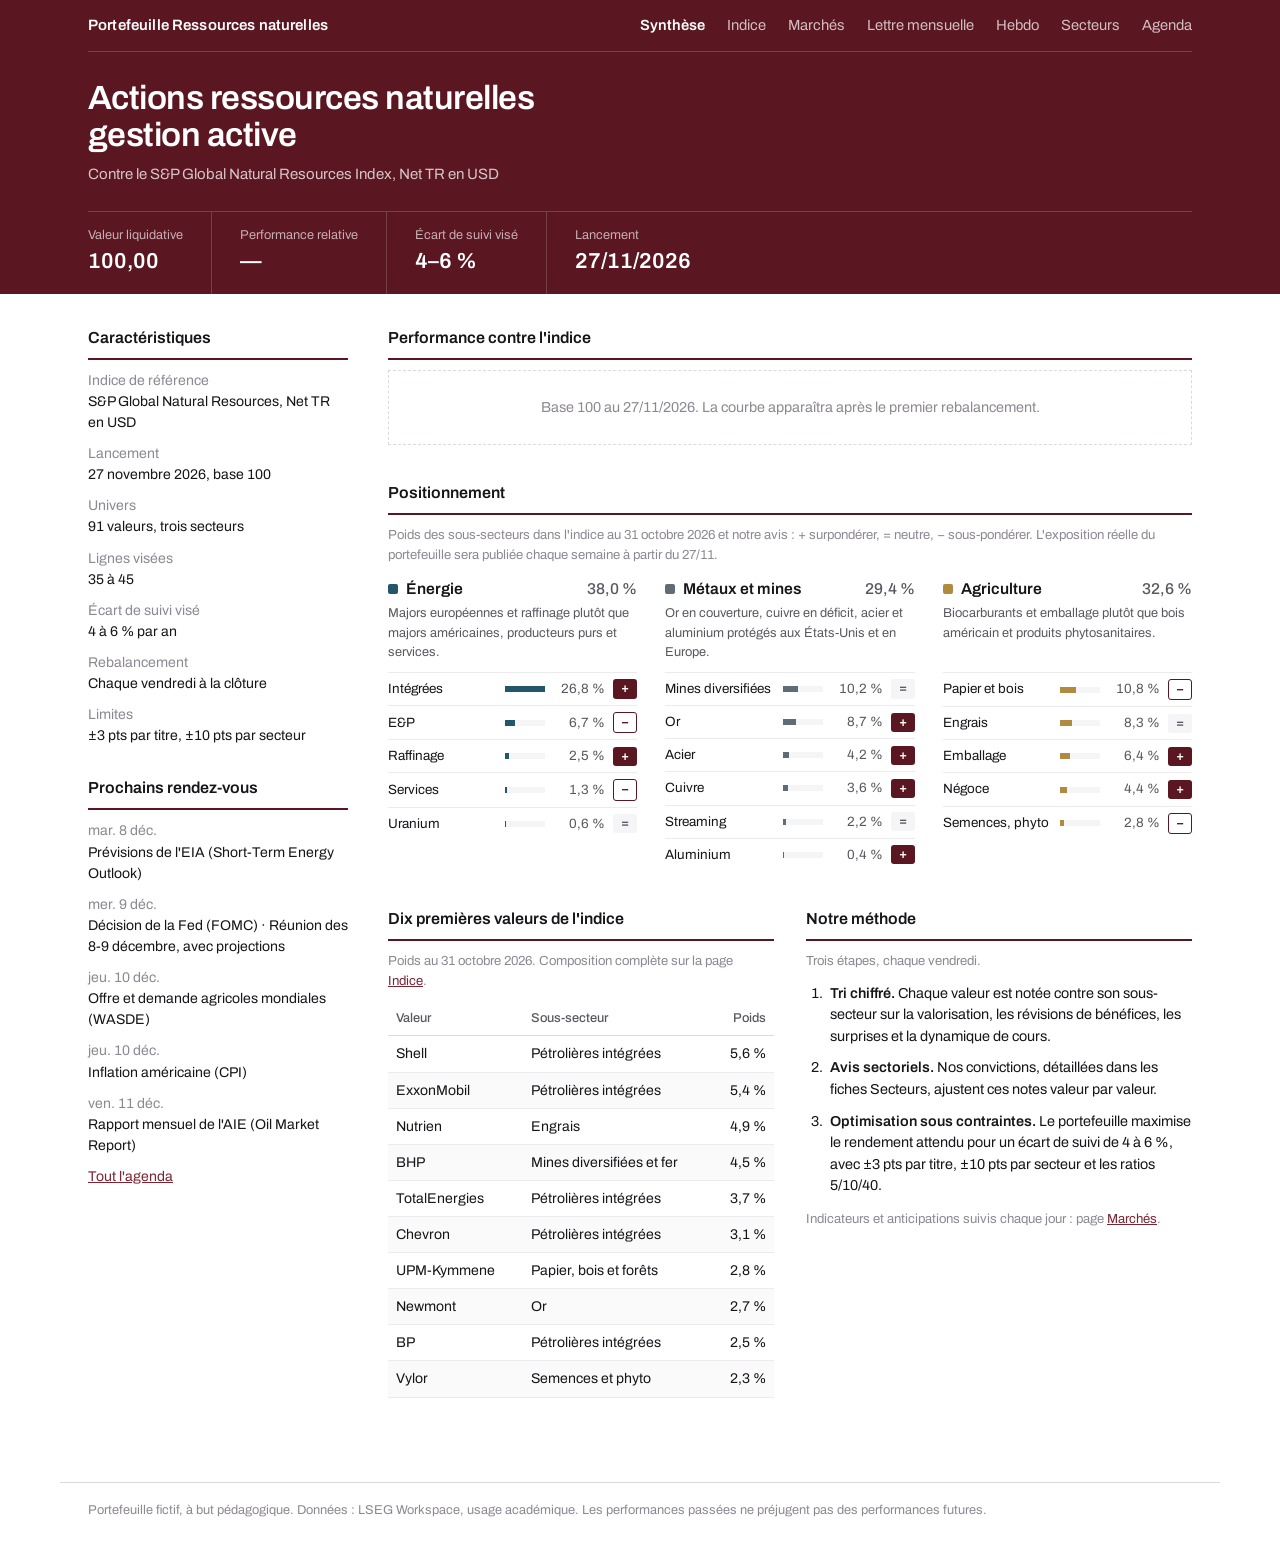
==== docs/index.html @ e1f3f48b "Update optimiseur.py" ====
<!DOCTYPE html>
<html lang="fr">
<head>
<meta charset="utf-8">
<meta name="viewport" content="width=device-width, initial-scale=1">
<title>Synthèse · Portefeuille Ressources naturelles</title>
<link rel="icon" href="data:,">
<link rel="stylesheet" href="assets/style.css">
</head>
<body>
<header class="bande"><div class="wrap">
<div class="haut"><a class="marque" href="index.html">Portefeuille Ressources naturelles</a><nav><a href="index.html" aria-current="page">Synthèse</a><a href="indice.html">Indice</a><a href="marches.html">Marchés</a><a href="lettres.html">Lettre mensuelle</a><a href="hebdo.html">Hebdo</a><a href="secteurs.html">Secteurs</a><a href="agenda.html">Agenda</a></nav></div>
<div class="titre"><h1>Actions ressources naturelles<br>gestion active</h1><p>Contre le S&amp;P Global Natural Resources Index, Net TR en USD</p></div>
<div class="chiffres">
 <div><small>Valeur liquidative</small><strong id="b-vl">100,00</strong></div>
 <div><small>Performance relative</small><strong id="b-rel">—</strong></div>
 <div><small>Écart de suivi visé</small><strong>4–6 %</strong></div>
 <div><small>Lancement</small><strong>27/11/2026</strong></div>
</div>
</div></header>

<main class="wrap corps">
<aside>
 <h2>Caractéristiques</h2>
 <dl>
  <dt>Indice de référence</dt><dd>S&amp;P Global Natural Resources, Net TR en USD</dd>
  <dt>Lancement</dt><dd>27 novembre 2026, base 100</dd>
  <dt>Univers</dt><dd><span id="nb">—</span> valeurs, trois secteurs</dd>
  <dt>Lignes visées</dt><dd>35 à 45</dd>
  <dt>Écart de suivi visé</dt><dd>4 à 6 % par an</dd>
  <dt>Rebalancement</dt><dd>Chaque vendredi à la clôture</dd>
  <dt>Limites</dt><dd>±3 pts par titre, ±10 pts par secteur</dd>
 </dl>
 <h2>Prochains rendez-vous</h2>
 <dl id="rdv"></dl>
</aside>

<div>
 <section class="card">
  <h2>Performance contre l'indice</h2>
  <div id="performance"><div class="placeholder">Base 100 au 27/11/2026. La courbe apparaîtra après le premier rebalancement.</div></div>
 </section>

 <section class="card">
  <h2>Positionnement</h2>
  <p class="note">Poids des sous-secteurs dans l'indice au <span data-date></span> et notre avis : + surpondérer, = neutre, − sous-pondérer. L'exposition réelle du portefeuille sera publiée chaque semaine à partir du 27/11.</p>
  <div class="positionnement" id="positionnement"></div>
 </section>

 <div class="grid2">
  <section class="card">
   <h2>Dix premières valeurs de l'indice</h2>
   <p class="note">Poids au <span data-date></span>. Composition complète sur la page <a href="indice.html">Indice</a>.</p>
   <table><thead><tr><th>Valeur</th><th>Sous-secteur</th><th class="num">Poids</th></tr></thead><tbody id="t-top"></tbody></table>
  </section>
  <section class="card">
   <h2>Notre méthode</h2>
   <p class="note">Trois étapes, chaque vendredi.</p>
   <ol class="etapes">
    <li><b>Tri chiffré.</b> Chaque valeur est notée contre son sous-secteur sur la valorisation, les révisions de bénéfices, les surprises et la dynamique de cours.</li>
    <li><b>Avis sectoriels.</b> Nos convictions, détaillées dans les fiches Secteurs, ajustent ces notes valeur par valeur.</li>
    <li><b>Optimisation sous contraintes.</b> Le portefeuille maximise le rendement attendu pour un écart de suivi de 4 à 6 %, avec ±3 pts par titre, ±10 pts par secteur et les ratios 5/10/40.</li>
   </ol>
   <p class="note">Indicateurs et anticipations suivis chaque jour : page <a href="marches.html">Marchés</a>.</p>
  </section>
 </div>
</div>
</main>
<footer>Portefeuille fictif, à but pédagogique. Données : LSEG Workspace, usage académique. Les performances passées ne préjugent pas des performances futures.</footer>
<script src="assets/agenda-donnees.js"></script>
<script src="assets/positionnement.js"></script>
<script src="assets/performance.js"></script>
</body>
</html>
---- docs/assets/style.css ----
/* Charte « fiche fonds » : bandeau bordeaux, Archivo, tableaux denses. */
@font-face { font-family: Archivo; src: url(fonts/archivo-latin-400-normal.woff2) format("woff2"); font-weight: 400; font-display: swap; }
@font-face { font-family: Archivo; src: url(fonts/archivo-latin-500-normal.woff2) format("woff2"); font-weight: 500; font-display: swap; }
@font-face { font-family: Archivo; src: url(fonts/archivo-latin-600-normal.woff2) format("woff2"); font-weight: 600; font-display: swap; }
@font-face { font-family: Archivo; src: url(fonts/archivo-latin-700-normal.woff2) format("woff2"); font-weight: 700; font-display: swap; }

:root {
  color-scheme: light;
  --bordeaux: #5A1621;
  --bordeaux-2: #7D2433;
  --surface-0: #F5F4F6;   /* fonds de groupes, zébrures */
  --surface-1: #FFFFFF;
  --border: #DCD8DD;
  --grid: #ECEAED;
  --text-primary: #17151A;
  --text-secondary: #5B5760;
  --text-muted: #8D8892;
  --series-1: #24566A;  /* Énergie : bleu pétrole */
  --series-2: #B08A3E;  /* Agriculture : ocre blé */
  --series-3: #5F6B76;  /* Métaux et mines : gris minerai */
  --accent: #7D2433;
}

* { box-sizing: border-box; }
body {
  margin: 0;
  font: 15px/1.5 Archivo, system-ui, -apple-system, "Segoe UI", sans-serif;
  font-variant-numeric: tabular-nums;
  background: var(--surface-1);
  color: var(--text-primary);
}
a { color: var(--accent); }
:focus-visible { outline: 2px solid var(--bordeaux-2); outline-offset: 2px; }

.wrap { max-width: 1160px; margin: 0 auto; padding: 0 28px; }

/* Bandeau */
header.bande { background: var(--bordeaux); color: #fff; }
.haut { display: flex; justify-content: space-between; align-items: center; gap: 12px 28px; flex-wrap: wrap;
  padding: 14px 0; border-bottom: 1px solid rgb(255 255 255 / .18); }
.marque { color: #fff; text-decoration: none; font-weight: 600; letter-spacing: .01em; }
nav { display: flex; gap: 22px; font-size: .92rem; overflow-x: auto; scrollbar-width: none; }
nav a { color: rgb(255 255 255 / .72); text-decoration: none; white-space: nowrap; }
nav a:hover { color: #fff; }
nav a[aria-current="page"] { color: #fff; font-weight: 600; }
.titre { padding: 28px 0 26px; }
.titre h1 { font-size: 2.1rem; font-weight: 600; line-height: 1.12; margin: 0; letter-spacing: -.015em; }
.titre p { margin: 8px 0 0; color: rgb(255 255 255 / .75); max-width: 70ch; }
.chiffres { display: grid; grid-template-columns: repeat(4, auto); justify-content: start; border-top: 1px solid rgb(255 255 255 / .18); }
.chiffres div { padding: 14px 28px 16px 0; margin-right: 28px; border-right: 1px solid rgb(255 255 255 / .18); }
.chiffres div:last-child { border-right: 0; }
.chiffres small { display: block; color: rgb(255 255 255 / .65); font-size: .8rem; }
.chiffres strong { font-size: 1.35rem; font-weight: 600; }
@media (max-width: 760px) {
  .chiffres { grid-template-columns: 1fr 1fr; }
  .chiffres div { margin-right: 0; padding-left: 0; border-right: 0; border-bottom: 1px solid rgb(255 255 255 / .18); }
  .titre h1 { font-size: 1.7rem; }
}

main.wrap { padding-top: 32px; padding-bottom: 24px; }
.intro { color: var(--text-secondary); max-width: 70ch; margin: 0 0 24px; }

/* Synthèse : colonne de caractéristiques + contenu */
.corps { display: grid; grid-template-columns: 260px minmax(0, 1fr); gap: 40px; }
@media (max-width: 880px) { .corps { grid-template-columns: 1fr; } }
aside dl { margin: 0 0 30px; font-size: .88rem; }
aside dt { color: var(--text-muted); margin-top: 10px; }
aside dd { margin: 0; }
aside p { font-size: .85rem; color: var(--text-secondary); }

/* Sections : titre souligné de bordeaux, pas de cartes */
.card { margin-bottom: 36px; }
.card h2, aside h2 { font-size: 1rem; font-weight: 600; margin: 0 0 10px; padding-bottom: 8px; border-bottom: 2px solid var(--bordeaux); }
.card .note { font-size: .82rem; color: var(--text-muted); margin: 0 0 12px; }
.grid2 { display: grid; grid-template-columns: 1fr 1fr; gap: 32px; align-items: start; }
@media (max-width: 800px) { .grid2 { grid-template-columns: 1fr; } }

.legend { display: flex; gap: 16px; flex-wrap: wrap; font-size: .8rem; color: var(--text-secondary); margin: 0 0 10px; }
.legend i { display: inline-block; width: 10px; height: 10px; border-radius: 2px; margin-right: 6px; vertical-align: -1px; }

svg text { font-family: inherit; }
.tooltip {
  position: fixed; pointer-events: none; z-index: 10; display: none;
  background: var(--surface-1); color: var(--text-primary);
  border: 1px solid var(--border); border-radius: 4px; padding: 8px 10px;
  font-size: .8rem; box-shadow: 0 4px 14px rgb(0 0 0 / .12); max-width: 240px;
}

table { width: 100%; border-collapse: collapse; font-size: .88rem; }
th { text-align: left; font-weight: 500; color: var(--text-secondary); font-size: .8rem; padding: 7px 8px; border-bottom: 1px solid var(--border); }
td { padding: 7px 8px; border-bottom: 1px solid var(--grid); vertical-align: top; }
tbody tr:nth-child(even) td { background: #FBFAFB; }
td.num, th.num { text-align: right; }
tr.grp td { background: var(--surface-0) !important; font-weight: 600; font-size: .84rem; }
.dot { display: inline-block; width: 8px; height: 8px; border-radius: 50%; margin-right: 6px; }

/* Avis : pastilles + / = / − (jamais de rouge pour une sous-pondération) */
.tag { display: inline-block; min-width: 28px; text-align: center; font-weight: 700; font-size: .8rem; padding: 1px 6px; border-radius: 3px; }
.tag.p { background: var(--bordeaux); color: #fff; }
.tag.z { background: var(--surface-0); color: var(--text-secondary); }
.tag.m { border: 1px solid var(--bordeaux); color: var(--bordeaux); }

/* Écart par secteur */
.pos { display: grid; grid-template-columns: 150px 1fr 70px; align-items: center; gap: 12px; padding: 9px 0; border-bottom: 1px solid var(--grid); font-size: .9rem; }
.pos .axe { position: relative; height: 22px; background: linear-gradient(var(--border), var(--border)) center / 1px 100% no-repeat; }
.pos .axe i { position: absolute; top: 5px; height: 12px; background: var(--bordeaux-2); }
.pos .axe i.neg { background: #A99DA6; }
.pos .val { text-align: right; font-weight: 600; }
.pos-these { font-size: .82rem; color: var(--text-secondary); grid-column: 1 / -1; margin-top: -4px; }

details { margin-top: 10px; font-size: .88rem; }
summary { cursor: pointer; color: var(--text-secondary); }

/* Composition de l'indice */
.bloc-secteur { margin-bottom: 14px; }
.bloc-secteur h3 { font-size: .95rem; margin: 14px 0 6px; }
.bloc-secteur h3 i { display: inline-block; width: 10px; height: 10px; border-radius: 2px; margin-right: 8px; }
.bloc-secteur h3 span { font-weight: 400; color: var(--text-muted); font-size: .85rem; margin-left: 6px; }
.bloc-secteur details { margin: 0; border-top: 1px solid var(--grid); transition: background .4s; }
.bloc-secteur details:last-child { border-bottom: 1px solid var(--grid); }
.bloc-secteur summary { display: flex; justify-content: space-between; padding: 8px 6px; color: var(--text-primary); }
.bloc-secteur summary:hover { background: var(--surface-0); }
.bloc-secteur .ss-info { color: var(--text-muted); }
.bloc-secteur table { margin: 2px 0 10px; }
.bloc-secteur details.surligne { background: var(--surface-0); }

.placeholder { border: 1px dashed var(--border); padding: 26px; text-align: center; color: var(--text-muted); font-size: .9rem; }

/* Pages de contenu (markdown) */
.layout { display: grid; grid-template-columns: 220px minmax(0, 1fr); gap: 32px; }
@media (max-width: 800px) { .layout { grid-template-columns: 1fr; } }
.liste a { display: block; padding: 7px 10px; text-decoration: none; color: var(--text-secondary); font-size: .9rem; border-left: 2px solid transparent; }
.liste a[aria-current="true"] { color: var(--text-primary); font-weight: 600; border-left-color: var(--bordeaux); background: var(--surface-0); }
article.md { max-width: 75ch; line-height: 1.65; }
article.md h1 { font-size: 1.6rem; font-weight: 600; margin-top: 0; letter-spacing: -.01em; }
article.md h2 { font-size: 1.1rem; margin-top: 1.8rem; padding-bottom: 6px; border-bottom: 2px solid var(--bordeaux); }

footer { border-top: 1px solid var(--border); color: var(--text-muted); font-size: .8rem; padding: 18px 28px 40px; max-width: 1160px; margin: 24px auto 0; }

/* Agenda */
.semaine-tete { display: flex; justify-content: space-between; align-items: flex-start; gap: 12px; flex-wrap: wrap; }
.semaine-boutons { display: flex; gap: 6px; flex-wrap: wrap; }
button {
  font: inherit; font-size: .85rem; cursor: pointer; padding: 5px 10px; border-radius: 3px;
  border: 1px solid var(--border); background: var(--surface-1); color: var(--text-primary);
}
button:hover { border-color: var(--text-muted); }
.jour { border-top: 1px solid var(--grid); padding: 8px 0; }
.jour h3 { font-size: .9rem; margin: 2px 0 6px; }
.jour h3::first-letter { text-transform: uppercase; }
.jour.aujourdhui h3::after { content: " · aujourd'hui"; color: var(--accent); font-weight: 400; }
.jour ul { list-style: none; margin: 0; padding: 0; }
.jour li { display: grid; grid-template-columns: 56px 1fr; gap: 8px; padding: 4px 0; font-size: .88rem; }
.jour .heure { color: var(--text-muted); font-variant-numeric: tabular-nums; }
.jour .secteur { font-size: .8rem; color: var(--text-secondary); margin-left: 8px; white-space: nowrap; }
.jour .pourquoi { display: block; color: var(--text-secondary); font-size: .83rem; }
.muted { color: var(--text-muted); }
.filtres { display: flex; gap: 16px; flex-wrap: wrap; margin-bottom: 10px; font-size: .85rem; color: var(--text-secondary); }
select { font: inherit; padding: 3px 6px; border-radius: 3px; border: 1px solid var(--border); background: var(--surface-0); color: var(--text-primary); }
.table-defile { overflow-x: auto; }
td { vertical-align: top; }
td.nowrap { white-space: nowrap; }
code { font-size: .78rem; color: var(--text-secondary); }
.grp-these { display: block; font-weight: 400; color: var(--text-secondary); font-size: .8rem; margin-top: 2px; }
.etapes { margin: 0 0 12px; padding-left: 20px; font-size: .9rem; }
.etapes li { margin-bottom: 10px; padding-left: 4px; }
.etapes b { font-weight: 600; }
main > p.note { font-size: .82rem; color: var(--text-muted); max-width: 90ch; }
table.marches td { vertical-align: middle; }
table.marches small { display: block; color: var(--text-muted); font-size: .76rem; font-weight: 400; }
table.marches .lien-avis { color: var(--text-secondary); font-size: .82rem; max-width: 32ch; }
table.marches svg { display: block; }
table.marches td.num small { white-space: nowrap; }
table.marches .avis-lie { display: inline-flex; align-items: center; gap: 6px; margin: 0 12px 4px 0; color: var(--text-primary); font-size: .85rem; white-space: nowrap; }
table.marches .avis-lie .tag { min-width: 22px; padding: 0 4px; }
table.marches .lecture { color: var(--text-secondary); font-size: .84rem; }

/* Synthèse : positionnement en trois colonnes */
.positionnement { display: grid; grid-template-columns: repeat(3, minmax(0, 1fr)); gap: 28px; }
@media (max-width: 900px) { .positionnement { grid-template-columns: 1fr; } }
.pos-secteur h3 { display: flex; align-items: center; gap: 8px; font-size: .98rem; font-weight: 600; margin: 0 0 4px; }
.pos-secteur h3 i { width: 10px; height: 10px; border-radius: 2px; }
.pos-secteur h3 span { margin-left: auto; font-weight: 500; color: var(--text-secondary); }
.pos-secteur > p { font-size: .8rem; color: var(--text-secondary); margin: 0 0 10px; min-height: 4.5em; }
.pos-secteur ul { list-style: none; margin: 0; padding: 0; }
.pos-secteur li { display: grid; grid-template-columns: minmax(0, 1fr) 40px 52px 24px; align-items: center; gap: 8px;
  padding: 6px 0; border-top: 1px solid var(--grid); font-size: .84rem; }
.pos-secteur .ss-nom { overflow: hidden; text-overflow: ellipsis; white-space: nowrap; }
.pos-secteur .ss-barre { height: 6px; background: var(--surface-0); position: relative; }
.pos-secteur .ss-barre i { position: absolute; inset: 0 auto 0 0; }
.pos-secteur .ss-poids { text-align: right; color: var(--text-secondary); white-space: nowrap; }
.pos-secteur .tag { min-width: 24px; padding: 0 4px; }
#perf-graphe svg { display: block; max-width: 100%; }
table.perf-table { margin-top: 10px; }
table.perf-table small { display: block; color: var(--text-muted); font-size: .76rem; }
.avis-lie { display: inline-flex; align-items: center; gap: 5px; margin: 0 10px 3px 0; font-size: .82rem; color: var(--text-primary); white-space: nowrap; }
.avis-lie .tag { min-width: 20px; padding: 0 4px; font-size: .75rem; }
.pourquoi-t { display: block; color: var(--text-secondary); font-size: .85rem; }
.jour .pourquoi .avis-lie { margin-top: 3px; }
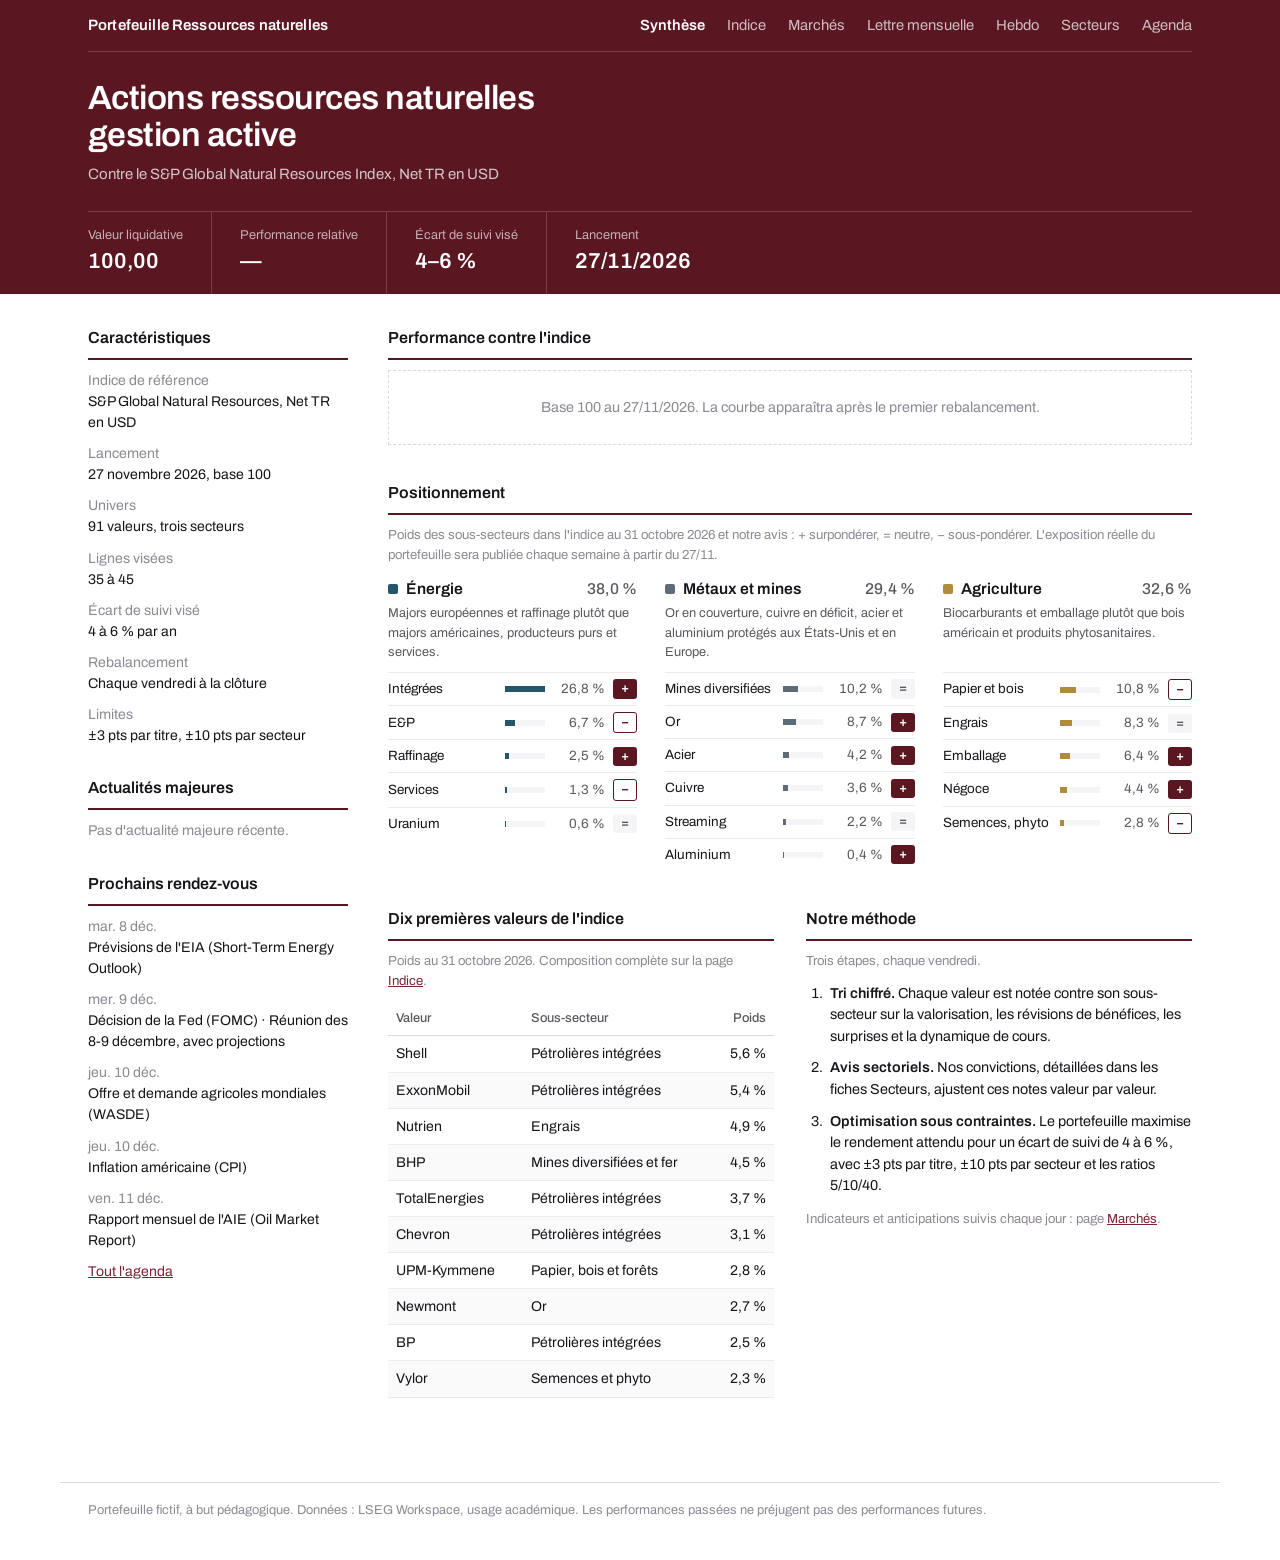
==== commit 545011bd: "Actualités des sociétés : bloc sur la page Marchés et actualités majeures sur la Synthèse Co-Authore" ====
--- a/docs/index.html
+++ b/docs/index.html
@@ -31,6 +31,8 @@
   <dt>Rebalancement</dt><dd>Chaque vendredi à la clôture</dd>
   <dt>Limites</dt><dd>±3 pts par titre, ±10 pts par secteur</dd>
  </dl>
+ <h2>Actualités majeures</h2>
+ <dl id="actus-synthese"></dl>
  <h2>Prochains rendez-vous</h2>
  <dl id="rdv"></dl>
 </aside>
@@ -70,5 +72,6 @@
 <script src="assets/agenda-donnees.js"></script>
 <script src="assets/positionnement.js"></script>
 <script src="assets/performance.js"></script>
+<script src="assets/actualites.js"></script>
 </body>
 </html>
--- a/docs/assets/style.css
+++ b/docs/assets/style.css
@@ -197,3 +197,13 @@
 .avis-lie .tag { min-width: 20px; padding: 0 4px; font-size: .75rem; }
 .pourquoi-t { display: block; color: var(--text-secondary); font-size: .85rem; }
 .jour .pourquoi .avis-lie { margin-top: 3px; }
+
+/* Actualités */
+ul.actus { list-style: none; margin: 0; padding: 0; }
+.actu { display: grid; grid-template-columns: 64px 1fr; gap: 10px; padding: 9px 0 9px 8px; border-left: 3px solid transparent; border-bottom: 1px solid var(--grid); font-size: .88rem; }
+.actu.forte { border-left-color: var(--bordeaux); }
+.actu-date { color: var(--text-muted); font-size: .8rem; padding-top: 2px; }
+.actu-ss { display: inline-flex; align-items: center; gap: 5px; margin-left: 8px; font-size: .78rem; color: var(--text-secondary); }
+.actu-ss .tag { min-width: 18px; padding: 0 3px; font-size: .72rem; }
+.actu-titre { display: block; margin: 2px 0; }
+.actu a { font-size: .78rem; }
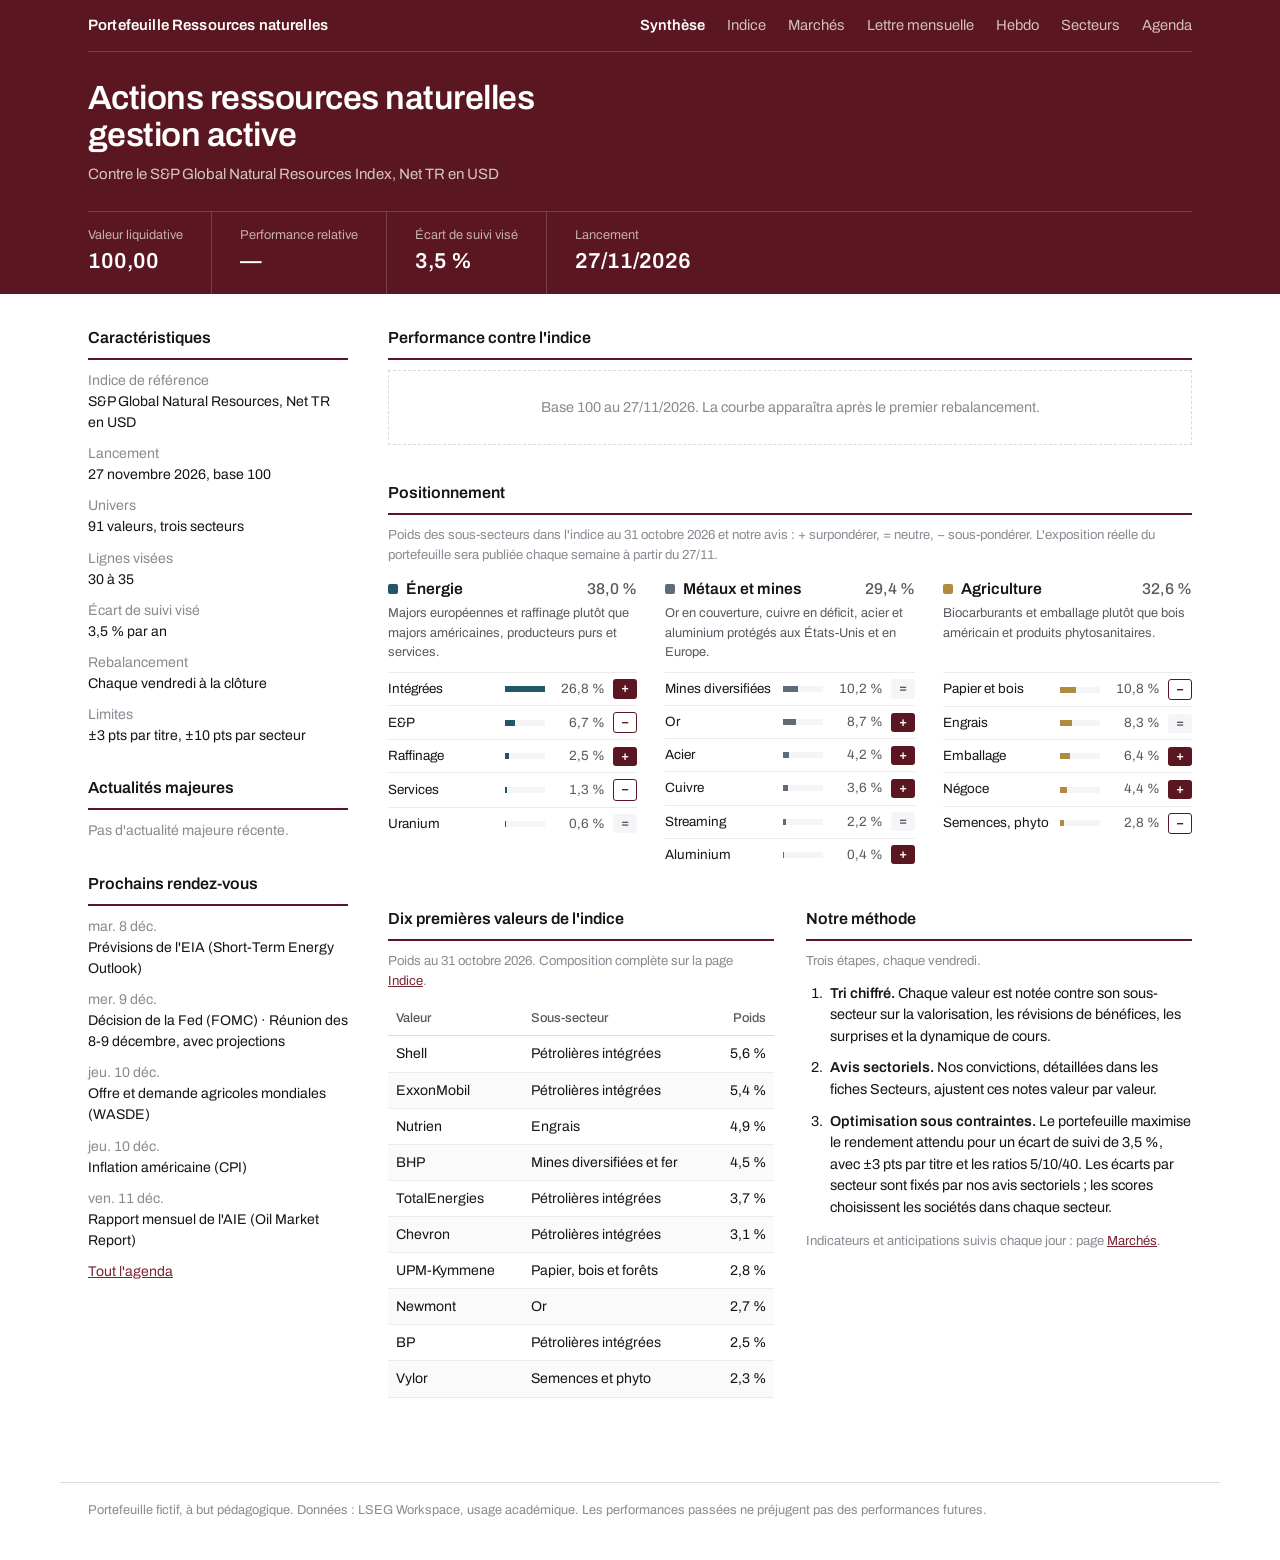
==== commit 8ff4f3e9: "Synthèse : 30 à 35 lignes, écart de suivi visé 3,5 %, écarts sectoriels fixés par les avis Co-Author" ====
--- a/docs/index.html
+++ b/docs/index.html
@@ -14,7 +14,7 @@
 <div class="chiffres">
  <div><small>Valeur liquidative</small><strong id="b-vl">100,00</strong></div>
  <div><small>Performance relative</small><strong id="b-rel">—</strong></div>
- <div><small>Écart de suivi visé</small><strong>4–6 %</strong></div>
+ <div><small>Écart de suivi visé</small><strong>3,5 %</strong></div>
  <div><small>Lancement</small><strong>27/11/2026</strong></div>
 </div>
 </div></header>
@@ -26,8 +26,8 @@
   <dt>Indice de référence</dt><dd>S&amp;P Global Natural Resources, Net TR en USD</dd>
   <dt>Lancement</dt><dd>27 novembre 2026, base 100</dd>
   <dt>Univers</dt><dd><span id="nb">—</span> valeurs, trois secteurs</dd>
-  <dt>Lignes visées</dt><dd>35 à 45</dd>
-  <dt>Écart de suivi visé</dt><dd>4 à 6 % par an</dd>
+  <dt>Lignes visées</dt><dd>30 à 35</dd>
+  <dt>Écart de suivi visé</dt><dd>3,5 % par an</dd>
   <dt>Rebalancement</dt><dd>Chaque vendredi à la clôture</dd>
   <dt>Limites</dt><dd>±3 pts par titre, ±10 pts par secteur</dd>
  </dl>
@@ -61,7 +61,7 @@
    <ol class="etapes">
     <li><b>Tri chiffré.</b> Chaque valeur est notée contre son sous-secteur sur la valorisation, les révisions de bénéfices, les surprises et la dynamique de cours.</li>
     <li><b>Avis sectoriels.</b> Nos convictions, détaillées dans les fiches Secteurs, ajustent ces notes valeur par valeur.</li>
-    <li><b>Optimisation sous contraintes.</b> Le portefeuille maximise le rendement attendu pour un écart de suivi de 4 à 6 %, avec ±3 pts par titre, ±10 pts par secteur et les ratios 5/10/40.</li>
+    <li><b>Optimisation sous contraintes.</b> Le portefeuille maximise le rendement attendu pour un écart de suivi de 3,5 %, avec ±3 pts par titre et les ratios 5/10/40. Les écarts par secteur sont fixés par nos avis sectoriels ; les scores choisissent les sociétés dans chaque secteur.</li>
    </ol>
    <p class="note">Indicateurs et anticipations suivis chaque jour : page <a href="marches.html">Marchés</a>.</p>
   </section>
--- a/docs/assets/style.css
+++ b/docs/assets/style.css
@@ -207,3 +207,55 @@
 .actu-ss .tag { min-width: 18px; padding: 0 3px; font-size: .72rem; }
 .actu-titre { display: block; margin: 2px 0; }
 .actu a { font-size: .78rem; }
+
+/* ---------- Lettre mensuelle ---------- */
+article.md .lettre-couverture { background: var(--bordeaux); color: #fff; padding: 22px 26px 20px; margin: 0 0 22px; }
+article.md .lettre-couverture p { margin: 0; color: rgb(255 255 255 / .75); font-size: .85rem; }
+article.md .lettre-couverture p:first-child { color: #fff; font-weight: 600; letter-spacing: .02em; }
+article.md .lettre-couverture h1 { color: #fff; font-size: 2.1rem; margin: 6px 0 8px; letter-spacing: -.015em; }
+article.md .essentiel { border-left: 4px solid var(--bordeaux); background: var(--surface-0); padding: 4px 20px 6px; margin: 0 0 20px; }
+article.md .essentiel h2 { border: 0; margin-top: 12px; padding: 0; color: var(--bordeaux); }
+article.md .chiffres-mois { display: grid; grid-template-columns: repeat(4, 1fr); border-top: 2px solid var(--bordeaux); border-bottom: 1px solid var(--border); margin: 0 0 8px; }
+article.md .chiffres-mois > div { padding: 10px 12px 12px 0; }
+article.md .chiffres-mois > div + div { padding-left: 12px; border-left: 1px solid var(--grid); }
+article.md .chiffres-mois small { display: block; color: var(--text-muted); font-size: .76rem; }
+article.md .chiffres-mois strong { font-size: 1.3rem; font-weight: 600; }
+article.md .encadres { display: grid; grid-template-columns: repeat(3, 1fr); gap: 14px; }
+article.md .encadre { border: 1px solid var(--border); border-top: 3px solid var(--bordeaux); padding: 2px 14px 10px; font-size: .9rem; }
+article.md .encadre h3 { font-size: .98rem; margin: 12px 0 6px; }
+article.md .chiffre-cle { margin: 0 0 8px; font-size: 1.5rem; font-weight: 600; color: var(--bordeaux); line-height: 1.2; }
+article.md .chiffre-cle span { display: block; font-size: .76rem; font-weight: 400; color: var(--text-muted); }
+article.md .source, article.md .legende { font-size: .76rem; color: var(--text-muted); margin: 6px 0 0; }
+article.md table { margin: 8px 0 4px; }
+body[data-rubrique="lettres"] article.md table td:nth-child(2), body[data-rubrique="lettres"] article.md table td:nth-child(3), body[data-rubrique="lettres"] article.md table th:nth-child(2), body[data-rubrique="lettres"] article.md table th:nth-child(3) { text-align: center; width: 64px; }
+article.md table strong { color: var(--bordeaux); }
+.chg { font-size: .8rem; font-weight: 700; }
+.chg.hausse { color: var(--bordeaux); }
+.chg.baisse { color: var(--text-primary); }
+.chg.stable { color: var(--text-muted); }
+article.md .focus { background: var(--surface-0); padding: 2px 22px 10px; margin: 26px 0; }
+article.md .focus h2 { margin-top: 16px; }
+article.md .mentions { border-top: 1px solid var(--border); margin-top: 30px; padding-top: 10px; font-size: .76rem; color: var(--text-muted); line-height: 1.5; }
+.lettre-outils { display: flex; justify-content: flex-end; margin: 0 0 10px; }
+@media (max-width: 760px) {
+  article.md .encadres { grid-template-columns: 1fr; }
+  article.md .chiffres-mois { grid-template-columns: 1fr 1fr; }
+}
+
+/* Impression / PDF : A4, sans menu ni pied de page du site */
+@page { size: A4; margin: 14mm 14mm 16mm; }
+@media print {
+  * { -webkit-print-color-adjust: exact; print-color-adjust: exact; }
+  body { font-size: 10pt; }
+  header.bande, footer, .liste, .lettre-outils, nav { display: none !important; }
+  main.wrap { padding: 0; max-width: none; }
+  .layout { display: block; }
+  article.md { max-width: none; }
+  article.md h2 { break-after: avoid; }
+  article.md .encadre, article.md table tr, article.md .chiffres-mois, article.md .essentiel { break-inside: avoid; }
+  article.md .focus { break-before: page; }
+  a { color: inherit; text-decoration: none; }
+}
+body[data-rubrique="lettres"] article.md table tr:has(td strong) td { background: var(--surface-0); }
+a.bouton { font-size: .85rem; padding: 5px 12px; border-radius: 3px; border: 1px solid var(--bordeaux); color: var(--bordeaux); text-decoration: none; }
+a.bouton:hover { background: var(--bordeaux); color: #fff; }
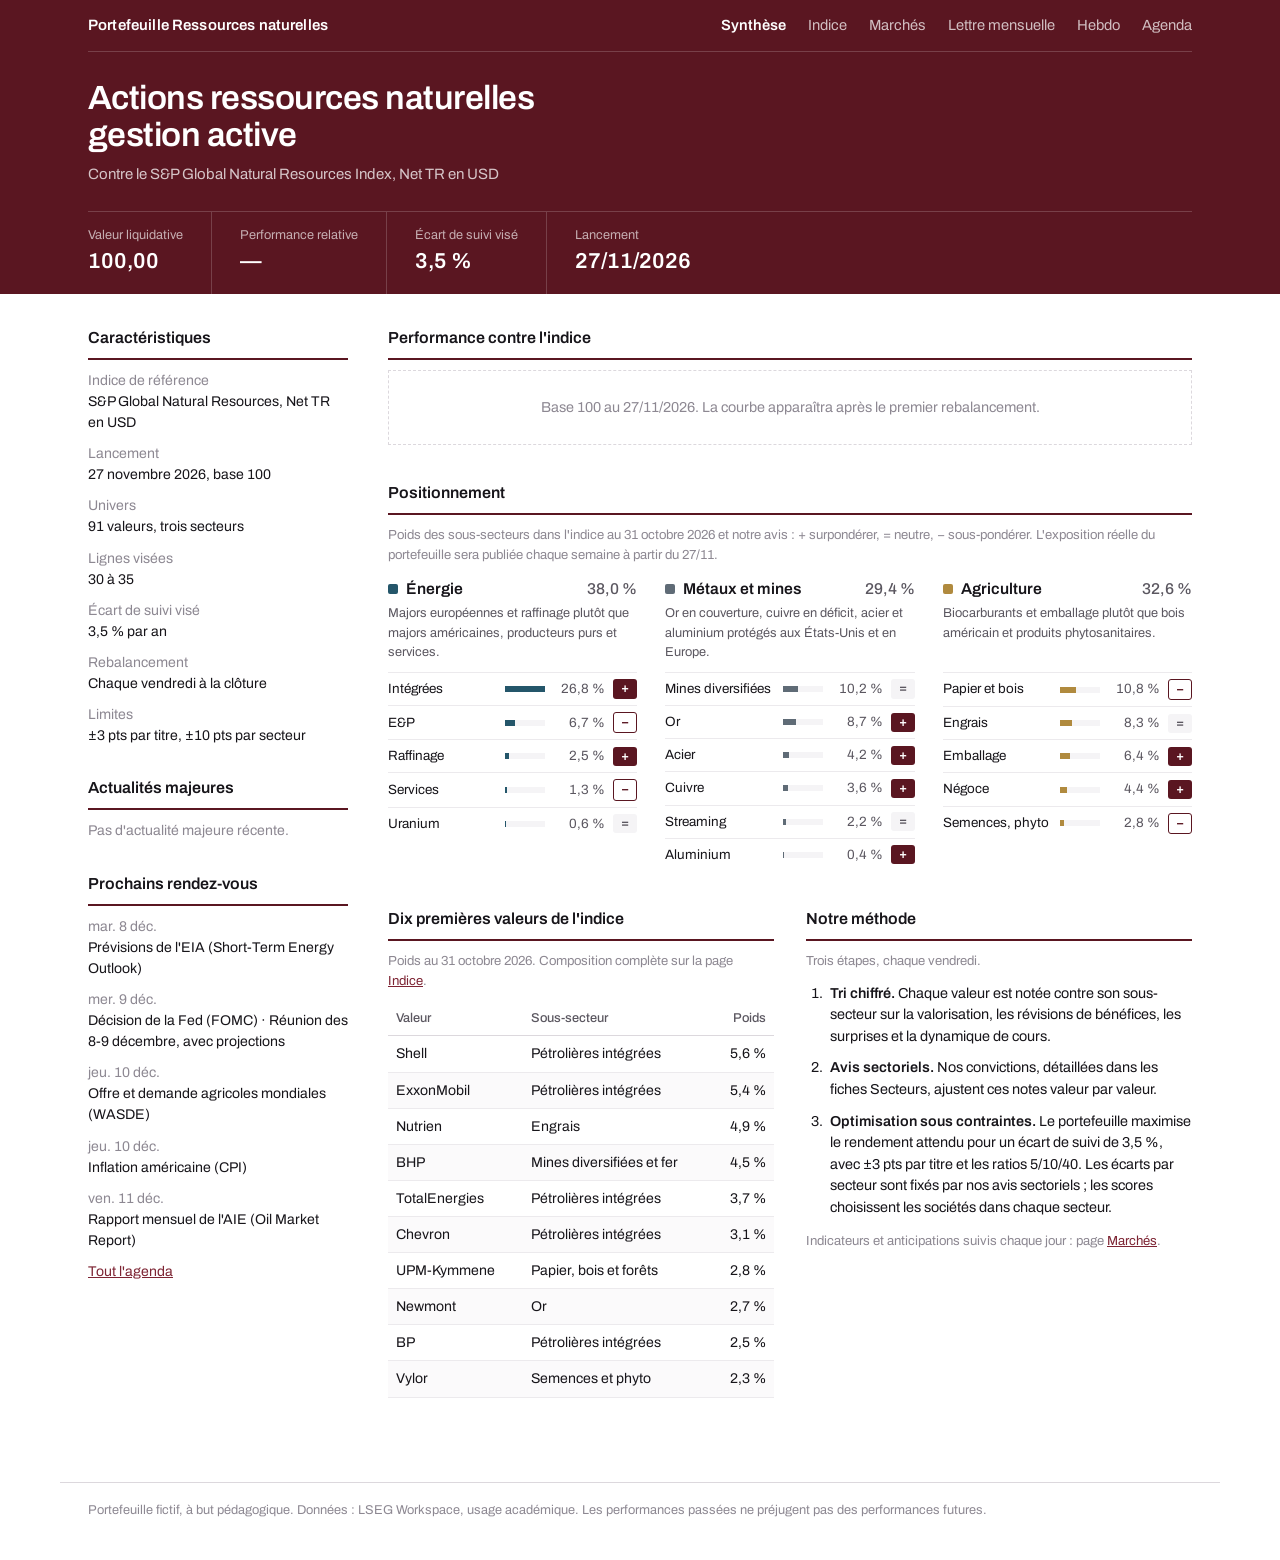
==== commit d54041a8: "Page Secteurs supprimée : les avis restent sur la Synthèse et dans la lettre Co-Authored-By: Claude " ====
--- a/docs/index.html
+++ b/docs/index.html
@@ -9,7 +9,7 @@
 </head>
 <body>
 <header class="bande"><div class="wrap">
-<div class="haut"><a class="marque" href="index.html">Portefeuille Ressources naturelles</a><nav><a href="index.html" aria-current="page">Synthèse</a><a href="indice.html">Indice</a><a href="marches.html">Marchés</a><a href="lettres.html">Lettre mensuelle</a><a href="hebdo.html">Hebdo</a><a href="secteurs.html">Secteurs</a><a href="agenda.html">Agenda</a></nav></div>
+<div class="haut"><a class="marque" href="index.html">Portefeuille Ressources naturelles</a><nav><a href="index.html" aria-current="page">Synthèse</a><a href="indice.html">Indice</a><a href="marches.html">Marchés</a><a href="lettres.html">Lettre mensuelle</a><a href="hebdo.html">Hebdo</a><a href="agenda.html">Agenda</a></nav></div>
 <div class="titre"><h1>Actions ressources naturelles<br>gestion active</h1><p>Contre le S&amp;P Global Natural Resources Index, Net TR en USD</p></div>
 <div class="chiffres">
  <div><small>Valeur liquidative</small><strong id="b-vl">100,00</strong></div>
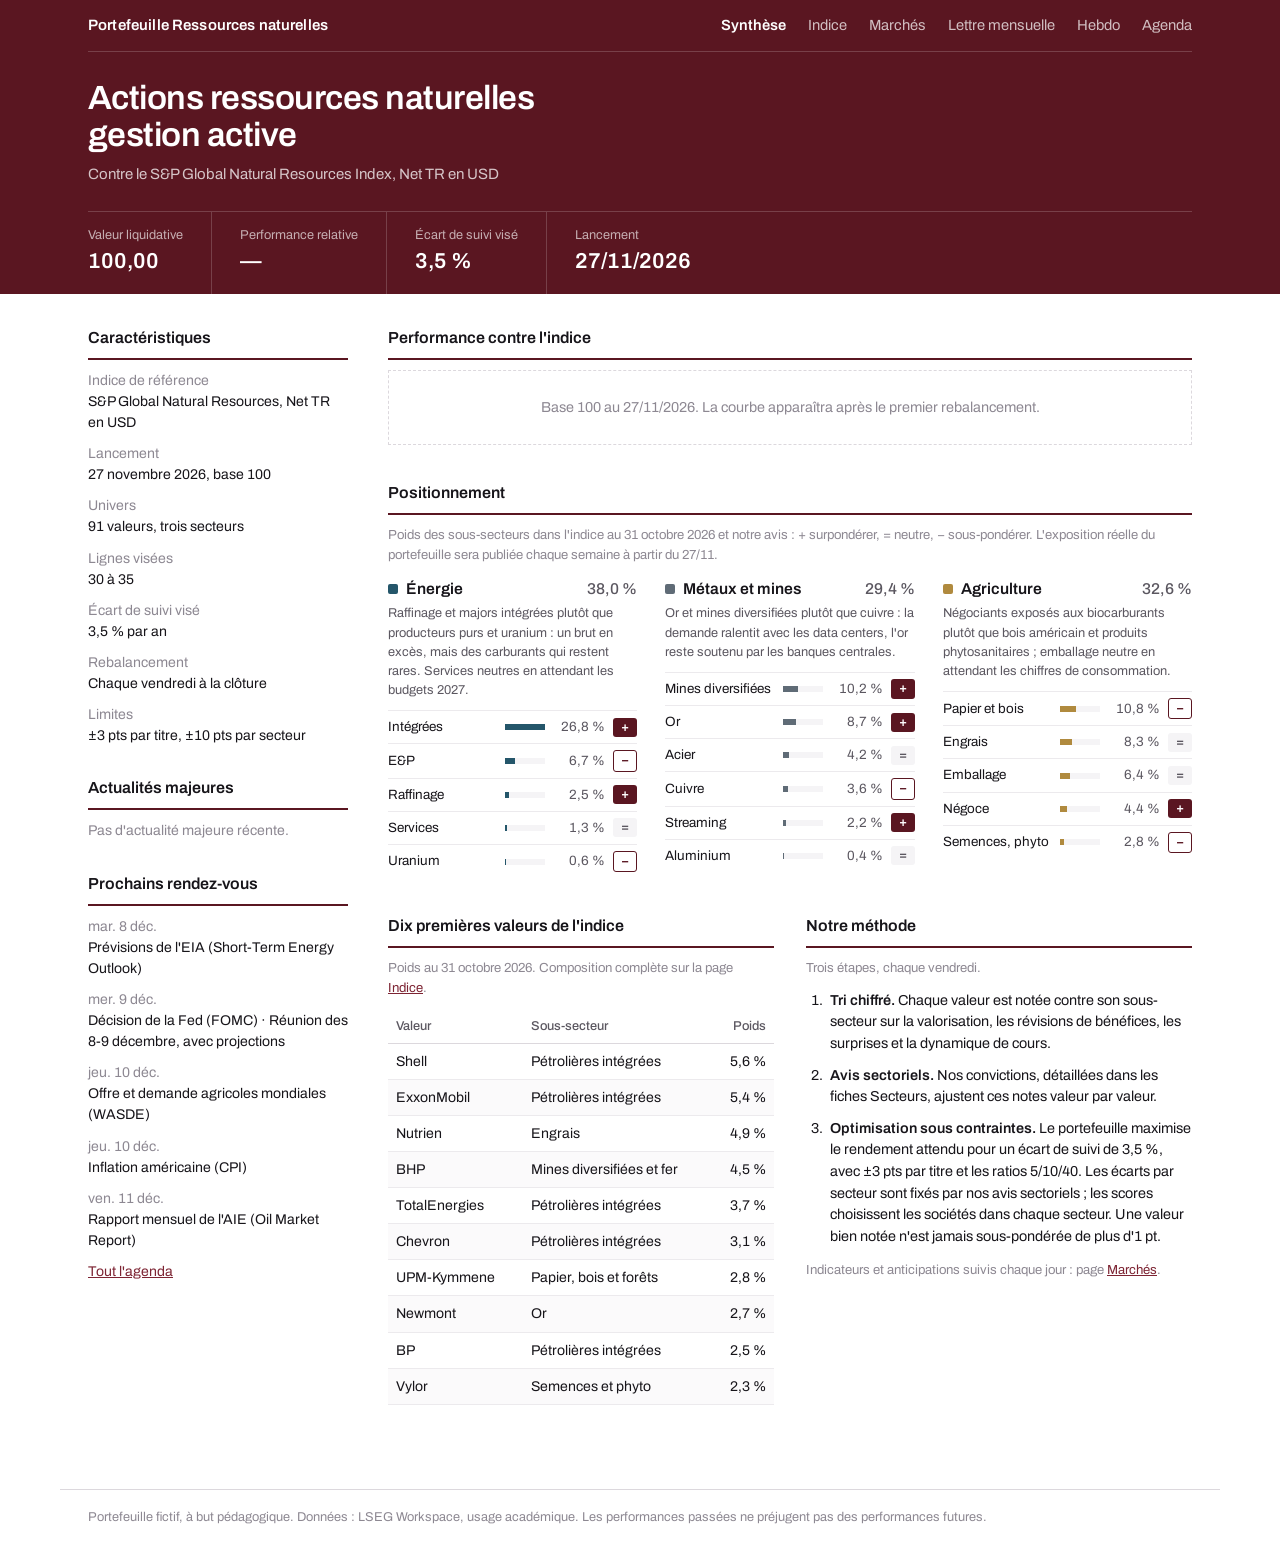
==== commit 56f6fcb1: "Optimiseur : une valeur notée +1/+2 n'est pas sous-pondérée de plus d'1 pt Co-Authored-By: Claude Op" ====
--- a/docs/index.html
+++ b/docs/index.html
@@ -61,7 +61,7 @@
    <ol class="etapes">
     <li><b>Tri chiffré.</b> Chaque valeur est notée contre son sous-secteur sur la valorisation, les révisions de bénéfices, les surprises et la dynamique de cours.</li>
     <li><b>Avis sectoriels.</b> Nos convictions, détaillées dans les fiches Secteurs, ajustent ces notes valeur par valeur.</li>
-    <li><b>Optimisation sous contraintes.</b> Le portefeuille maximise le rendement attendu pour un écart de suivi de 3,5 %, avec ±3 pts par titre et les ratios 5/10/40. Les écarts par secteur sont fixés par nos avis sectoriels ; les scores choisissent les sociétés dans chaque secteur.</li>
+    <li><b>Optimisation sous contraintes.</b> Le portefeuille maximise le rendement attendu pour un écart de suivi de 3,5 %, avec ±3 pts par titre et les ratios 5/10/40. Les écarts par secteur sont fixés par nos avis sectoriels ; les scores choisissent les sociétés dans chaque secteur. Une valeur bien notée n'est jamais sous-pondérée de plus d'1 pt.</li>
    </ol>
    <p class="note">Indicateurs et anticipations suivis chaque jour : page <a href="marches.html">Marchés</a>.</p>
   </section>
--- a/docs/assets/style.css
+++ b/docs/assets/style.css
@@ -236,7 +236,7 @@
 article.md .focus { background: var(--surface-0); padding: 2px 22px 10px; margin: 26px 0; }
 article.md .focus h2 { margin-top: 16px; }
 article.md .mentions { border-top: 1px solid var(--border); margin-top: 30px; padding-top: 10px; font-size: .76rem; color: var(--text-muted); line-height: 1.5; }
-.lettre-outils { display: flex; justify-content: flex-end; margin: 0 0 10px; }
+.lettre-outils { display: flex; justify-content: flex-end; gap: 8px; margin: 0 0 10px; }
 @media (max-width: 760px) {
   article.md .encadres { grid-template-columns: 1fr; }
   article.md .chiffres-mois { grid-template-columns: 1fr 1fr; }
@@ -257,5 +257,9 @@
   a { color: inherit; text-decoration: none; }
 }
 body[data-rubrique="lettres"] article.md table tr:has(td strong) td { background: var(--surface-0); }
-a.bouton { font-size: .85rem; padding: 5px 12px; border-radius: 3px; border: 1px solid var(--bordeaux); color: var(--bordeaux); text-decoration: none; }
-a.bouton:hover { background: var(--bordeaux); color: #fff; }
+a.bouton, button.bouton { font-family: inherit; background: none; cursor: pointer; font-size: .85rem; padding: 5px 12px; border-radius: 3px; border: 1px solid var(--bordeaux); color: var(--bordeaux); text-decoration: none; }
+a.bouton:hover, button.bouton:hover { background: var(--bordeaux); color: #fff; }
+body[data-rubrique="hebdo"] article.md table { font-size: .86rem; }
+body[data-rubrique="hebdo"] article.md table td:first-child { white-space: nowrap; }
+body[data-rubrique="hebdo"] article.md table td:nth-child(2) { white-space: nowrap; color: var(--text-muted); }
+body[data-rubrique="hebdo"] article.md h3 { color: var(--bordeaux); background: var(--surface-0); border-left: 4px solid var(--bordeaux); padding: 6px 12px; margin: 28px 0 8px; font-size: 1.05rem; }
